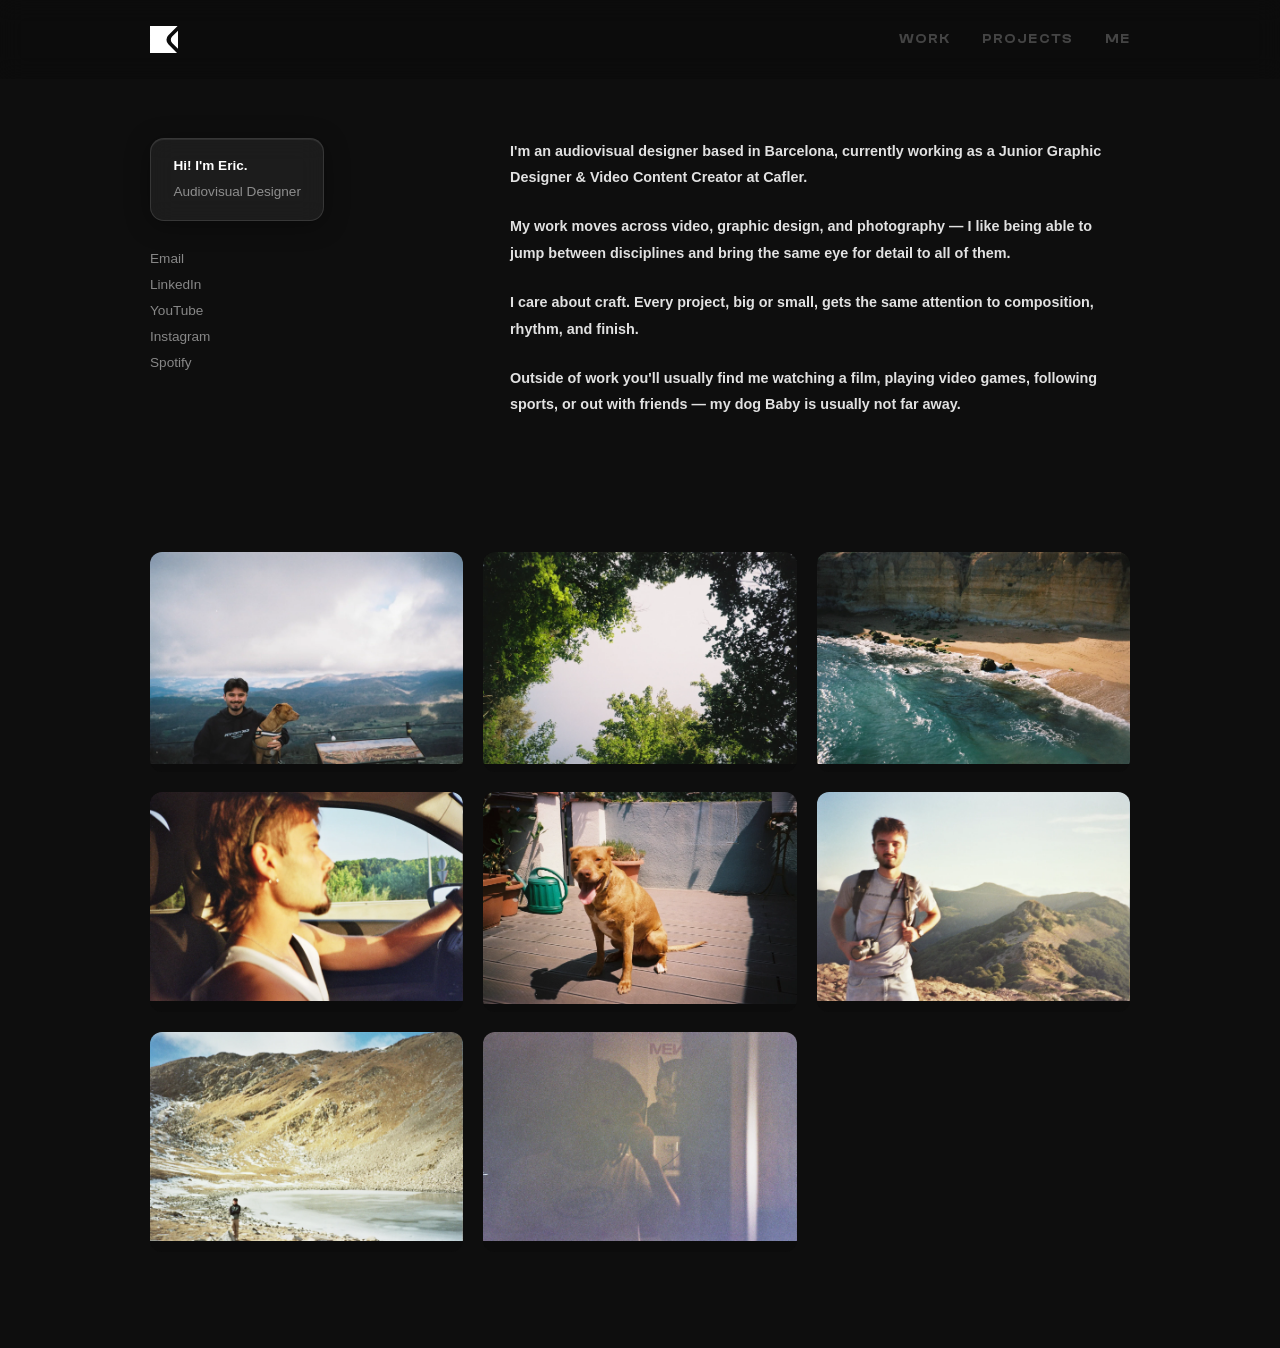
==== profile/index.html @ 0e87efac "Separa el subtítulo de Work en dos líneas" ====
<!DOCTYPE html>
<html lang="en">
<head>
  <meta charset="UTF-8"/>
  <meta name="viewport" content="width=device-width, initial-scale=1.0"/>
  <title>erofo — Profile</title>
  <link rel="icon" type="image/svg+xml" href="../favicon.svg"/>
  <link rel="stylesheet" href="../css/styles.css?v=26"/>
</head>
<body class="profile-page">

<div id="page-profile">

  <nav class="site-nav" id="nav-profile">
    <a href="../index.html" class="nav-logo" id="logoProfile" aria-label="erofo">
      <svg xmlns="http://www.w3.org/2000/svg" viewBox="0 0 163.25 160.94">
        <path class="logo-path" d="M107,107l54,54H0V0H160.94L107,54A37.45,37.45,0,0,0,107,107Z"/>
        <path class="logo-path" d="M163.25,27.72v105.5L129.16,99.14a26.39,26.39,0,0,1,0-37.33Z"/>
      </svg>
    </a>
    <div class="nav-right">
      <a href="../work.html" class="nav-link dim">WORK</a>
      <a href="../projects.html" class="nav-link dim">PROJECTS</a>
      <a href="../me.html" class="nav-link dim">ME</a>
    </div>
  </nav>

  <div class="cafler-body">

    <div class="cafler-sidebar">
      <div class="role-pill reveal">
        <p>Hi! I'm Eric.<br><span class="profile-role-dim">Audiovisual Designer</span></p>
      </div>

      <ul class="profile-links reveal reveal-d1">
        <li><a href="mailto:erodriguezfores@gmail.com">Email</a></li>
        <li><a href="https://www.linkedin.com/in/eric-rodr%C3%ADguez-for%C3%A9s-b53193208/" target="_blank">LinkedIn</a></li>
        <li><a href="https://youtube.com/@erofo_" target="_blank">YouTube</a></li>
        <li><a href="https://instagram.com/byerofo" target="_blank">Instagram</a></li>
        <li><a href="https://open.spotify.com/user/erofo-10?si=fb06abc031e048c1" target="_blank">Spotify</a></li>
      </ul>
    </div>

    <div class="cafler-desc profile-desc">
      <p class="reveal">I'm an audiovisual designer based in Barcelona, currently working as a Junior Graphic Designer &amp; Video Content Creator at Cafler.</p>
      <p class="reveal" style="transition-delay: 0.08s;">My work moves across video, graphic design, and photography — I like being able to jump between disciplines and bring the same eye for detail to all of them.</p>
      <p class="reveal" style="transition-delay: 0.16s;">I care about craft. Every project, big or small, gets the same attention to composition, rhythm, and finish.</p>
      <p class="reveal" style="transition-delay: 0.24s;">Outside of work you'll usually find me watching a film, playing video games, following sports, or out with friends — my dog Baby is usually not far away.</p>
    </div>

  </div>

  <div class="profile-gallery">
    <div class="masonry-grid" id="profileGrid">
      <div class="masonry-item reveal" data-lazy-reveal>
        <div class="masonry-inner">
          <img src="../assets/profile/profile-1.webp" alt="Eric with his dog on a mountain overlook" loading="lazy">
        </div>
      </div>
      <div class="masonry-item reveal" data-lazy-reveal>
        <div class="masonry-inner">
          <img src="../assets/profile/profile-2.webp" alt="Looking up through tree canopy" loading="lazy">
        </div>
      </div>
      <div class="masonry-item reveal" data-lazy-reveal>
        <div class="masonry-inner">
          <img src="../assets/profile/profile-3.webp" alt="Aerial view of a turquoise-water beach" loading="lazy">
        </div>
      </div>
      <div class="masonry-item reveal" data-lazy-reveal>
        <div class="masonry-inner">
          <img src="../assets/profile/profile-9.webp" alt="Driving on a road trip" loading="lazy">
        </div>
      </div>
      <div class="masonry-item reveal" data-lazy-reveal>
        <div class="masonry-inner">
          <img src="../assets/profile/profile-4.webp" alt="Baby the dog on a terrace" loading="lazy">
        </div>
      </div>
      <div class="masonry-item reveal" data-lazy-reveal>
        <div class="masonry-inner">
          <img src="../assets/profile/profile-10.webp" alt="Eric with a camera on a mountain" loading="lazy">
        </div>
      </div>
      <div class="masonry-item reveal" data-lazy-reveal>
        <div class="masonry-inner">
          <img src="../assets/profile/profile-7.webp" alt="By a frozen alpine lake" loading="lazy">
        </div>
      </div>
      <div class="masonry-item reveal" data-lazy-reveal>
        <div class="masonry-inner">
          <img src="../assets/profile/profile-8.webp" alt="Low-light candid moment" loading="lazy">
        </div>
      </div>
    </div>
  </div>

</div>

<script src="../js/main.js"></script>
<script src="../js/masonry.js"></script>
<script>initMasonry('#profileGrid');</script>
</body>
</html>
---- css/styles.css ----
/* ─── FONTS ─────────────────────────────────── */
@font-face {
  font-family: 'ClashDisplay';
  src: url('../fonts/ClashDisplay-Variable.woff2') format('woff2-variations');
  font-weight: 200 700;
  font-display: swap;
}
@font-face {
  font-family: 'Roobert';
  src: url('../fonts/RoobertTRIAL-Light.otf') format('opentype');
  font-weight: 300;
  font-display: swap;
}
@font-face {
  font-family: 'Roobert';
  src: url('../fonts/RoobertTRIAL-Medium.otf') format('opentype');
  font-weight: 500;
  font-display: swap;
}
@font-face {
  font-family: 'Roobert';
  src: url('../fonts/RoobertTRIAL-SemiBold.otf') format('opentype');
  font-weight: 600;
  font-display: swap;
}
@font-face {
  font-family: 'PressGothic';
  src: url('../fonts/PressGothic-Regular.otf') format('opentype');
  font-weight: 400;
  font-display: swap;
}
@font-face {
  font-family: 'Robson';
  src: url('../fonts/Robson-SemiBold.otf') format('opentype');
  font-weight: 600;
  font-display: swap;
}
@font-face {
  font-family: 'Archivo';
  src: url('../fonts/Archivo-Regular.woff2') format('woff2');
  font-weight: 400;
  font-display: swap;
}
@font-face {
  font-family: 'Archivo';
  src: url('../fonts/Archivo-Medium.woff2') format('woff2');
  font-weight: 500;
  font-display: swap;
}
@font-face {
  font-family: 'Archivo';
  src: url('../fonts/Archivo-SemiBold.ttf') format('truetype');
  font-weight: 600;
  font-display: swap;
}
@font-face {
  font-family: 'GenericG50CC';
  src: url('../fonts/GenericG50CC.otf') format('opentype');
  font-weight: 400;
  font-display: swap;
}
@font-face {
  font-family: 'DIN';
  src: url('../fonts/DIN-Regular.ttf') format('truetype');
  font-weight: 400;
  font-display: swap;
}
@font-face {
  font-family: 'DIN';
  src: url('../fonts/DIN-Medium.otf') format('opentype');
  font-weight: 500;
  font-display: swap;
}
@font-face {
  font-family: 'DIN';
  src: url('../fonts/DIN-Bold.otf') format('opentype');
  font-weight: 700;
  font-display: swap;
}

/* ─── RESET ─────────────────────────────────── */
*, *::before, *::after { box-sizing: border-box; margin: 0; padding: 0; }
html, body { height: 100%; }
body {
  --gutter: 20px;
  background: #000;
  color: #fff;
  font-family: 'Helvetica Neue', Helvetica, Arial, sans-serif;
  -webkit-font-smoothing: antialiased;
  overflow-x: hidden;
}
@media (min-width: 640px) {
  body { --gutter: 48px; }
}
@media (min-width: 1024px) {
  body { --gutter: 150px; }
}
body.cafler-page {
  background: #f2f2f0;
}

/* ─── NAV — glass blur header ───────────────── */
.site-nav {
  position: fixed;
  top: 0; left: 0; right: 0;
  z-index: 500;
  display: flex;
  align-items: center;
  justify-content: space-between;
  padding: 1.6rem var(--gutter);
  pointer-events: none;
  backdrop-filter: blur(12px) saturate(1.2);
  -webkit-backdrop-filter: blur(12px) saturate(1.2);
  background: rgba(0,0,0,0.08);
  transition: background 0.6s ease;
}
body.cafler-preview .site-nav {
  background: rgba(248,255,252,0.15);
}
.site-nav a { pointer-events: all; }

.nav-logo { display: block; width: 28px; text-decoration: none; flex-shrink: 0; }
.nav-logo svg { width: 100%; height: auto; display: block; }
.nav-logo .logo-path { fill: #fff; transition: fill 0.5s ease; }
body.cafler-preview .nav-logo .logo-path { fill: #111; }

.nav-right { display: flex; gap: 2rem; }
.nav-link {
  font-family: 'ClashDisplay', 'Helvetica Neue', sans-serif;
  font-weight: 600;
  font-size: 0.8496rem;
  letter-spacing: 0.08em;
  text-transform: uppercase;
  text-decoration: none;
  transition: color 0.2s;
}
.nav-link.active { color: #fff; }
.nav-link.dim    { color: #444; }
.nav-link:hover  { color: #fff !important; }
body.cafler-preview .nav-link.active { color: #111; transition: color 0.5s ease; }
body.cafler-preview .nav-link.dim    { color: #999; transition: color 0.5s ease; }
body.cafler-preview .nav-link:hover  { color: #000 !important; }

/* ─── Case-study hero link buttons (globe / play) ─────
   Shared circular glass buttons for Cafler/TLOU ES/
   Capoeira/Joanastic/Despierta hero, linking out to an
   external site or a video. Each page includes only the
   button(s) it needs. ───────────────────────────────── */
.cafler-link-buttons {
  position: fixed;
  bottom: 2rem;
  right: var(--gutter);
  z-index: 550;
  display: flex;
  gap: 0.8rem;
}
.cafler-link-btn {
  width: 52px;
  height: 52px;
  border-radius: 50%;
  background: rgba(255,255,255,0.14);
  backdrop-filter: blur(14px) saturate(1.4);
  -webkit-backdrop-filter: blur(14px) saturate(1.4);
  border: 1px solid rgba(255,255,255,0.28);
  display: flex;
  align-items: center;
  justify-content: center;
  box-shadow: 0 4px 20px rgba(0,0,0,0.2);
  transition: background 0.3s ease, transform 0.2s ease;
  cursor: pointer;
}
.cafler-link-btn:hover { background: rgba(255,255,255,0.26); transform: scale(1.06); }
.cafler-link-btn svg { width: 22px; height: 22px; color: #fff; }
.cafler-link-btn .icon-play { margin-left: 2px; }

/* ═══════════════════════════════════════════
   HOME PAGE
═══════════════════════════════════════════ */
#page-home {
  display: flex;
  flex-direction: column;
  min-height: 100vh;
  min-height: 100dvh;
  padding: 0 var(--gutter);
  background: #000;
  position: relative;
  overflow: hidden;
}

#page-home::before {
  content: '';
  position: absolute;
  inset: -50%;
  width: 200%;
  height: 200%;
  background: conic-gradient(
    from 0deg at 60% 50%,
    #d8f8ed 0deg,
    #b2f0db 60deg,
    #8de8c8 120deg,
    #a8ecd4 180deg,
    #d8f8ed 240deg,
    #f8fffc 300deg,
    #d8f8ed 360deg
  );
  opacity: 0;
  filter: blur(40px);
  transition: opacity 0.8s cubic-bezier(0.4,0,0.2,1);
  animation: none;
  pointer-events: none;
  z-index: 0;
}
#page-home {
  transition: background 0.7s cubic-bezier(0.4,0,0.2,1);
}
body.cafler-preview #page-home {
  background: #f4fdf9;
}
body.cafler-preview #page-home::before {
  opacity: 1;
  animation: gradientDrift 8s ease-in-out infinite;
}
@keyframes gradientDrift {
  0%   { transform: rotate(0deg)   scale(1);    }
  33%  { transform: rotate(8deg)   scale(1.04); }
  66%  { transform: rotate(-6deg)  scale(0.97); }
  100% { transform: rotate(0deg)   scale(1);    }
}

.home-cols, .home-bottom { position: relative; z-index: 1; }

.home-cols {
  flex: 1;
  display: grid;
  grid-template-columns: 1fr 1fr;
  align-items: center;
  padding-top: 5rem;
  padding-bottom: 5rem;
}

.home-name {
  font-family: 'ClashDisplay', 'Helvetica Neue', sans-serif;
  font-weight: 700;
  font-size: clamp(1.9rem, 3vw, 2.9rem);
  line-height: 1.1;
  letter-spacing: -0.01em;
  color: #fff;
  text-decoration: none;
  white-space: nowrap;
  cursor: pointer;
  display: flex;
  align-items: baseline;
  margin-bottom: 0.1rem;
  transition: color 0.5s ease;
  position: relative;
}
body.cafler-preview .home-name { color: #111; }

.home-name .ltr {
  display: inline-block;
  will-change: transform, opacity, filter;
  transition:
    opacity 0.38s cubic-bezier(0.4,0,0.2,1),
    transform 0.38s cubic-bezier(0.4,0,0.2,1),
    filter 0.38s cubic-bezier(0.4,0,0.2,1);
}
.home-name.erofo-on .ltr.to-hide {
  opacity: 0;
  transform: scale(0.1);
  filter: blur(6px);
  pointer-events: none;
}
.home-name.erofo-on .ltr.keep {
  transform: translateX(var(--tx, 0px));
  animation: motionBlurKeep 0.38s cubic-bezier(0.4,0,0.2,1) forwards;
}
@keyframes motionBlurKeep {
  0%   { filter: blur(0px); }
  35%  { filter: blur(4px); }
  100% { filter: blur(0px); }
}

.home-subtitle {
  font-family: 'Helvetica Neue', Helvetica, Arial, sans-serif;
  font-weight: 400;
  font-size: clamp(1.9rem, 3vw, 2.9rem);
  line-height: 1.1;
  letter-spacing: -0.01em;
  color: #fff;
  margin-bottom: 1.1rem;
  white-space: nowrap;
  transition: color 0.5s ease;
}
body.cafler-preview .home-subtitle { color: #111; }
.home-subtitle-break { white-space: normal; }

.cafler-subtitle-word {
  font-family: 'Roobert', 'Helvetica Neue', sans-serif;
  font-weight: 500;
  font-feature-settings: "liga" 1, "calt" 1, "kern" 1;
  text-rendering: optimizeLegibility;
  background: linear-gradient(90deg, #2BB5D8 0%, #3DD68C 100%);
  -webkit-background-clip: text;
  -webkit-text-fill-color: transparent;
  background-clip: text;
}

.home-links { display: flex; gap: 1rem; flex-wrap: wrap; }
.home-links a {
  font-family: 'Helvetica Neue', Helvetica, Arial, sans-serif;
  font-weight: 400;
  font-size: 0.78rem;
  color: #555;
  text-decoration: none;
  transition: color 0.2s;
}
.home-links a:hover { color: #fff; }
body.cafler-preview .home-links a { color: #999; }
body.cafler-preview .home-links a:hover { color: #111; }

.home-right {
  display: flex;
  justify-content: flex-end;
  align-items: center;
}

.work-pill {
  display: inline-flex;
  align-items: baseline;
  gap: 1.8rem;
  cursor: pointer;
  text-decoration: none;
  border-radius: 999px;
  padding: 0.5504rem 1.5rem;
  background: transparent;
  transition:
    background 0.7s cubic-bezier(0.4,0,0.2,1),
    box-shadow 0.7s cubic-bezier(0.4,0,0.2,1),
    filter 0.35s ease;
}
.work-pill.transitioning {
  filter: blur(2px);
}
body.cafler-preview .work-pill {
  background: linear-gradient(90deg, #28D9C2 0%, #22C4E8 100%);
  box-shadow: 0 8px 40px rgba(34,196,232,0.5), 0 2px 10px rgba(40,217,194,0.35);
  filter: blur(0px);
}

.pill-cafler {
  font-family: 'Roobert', 'Helvetica Neue', sans-serif;
  font-weight: 500;
  font-size: clamp(1.9rem, 3vw, 2.9rem);
  letter-spacing: -0.01em;
  color: #fff;
  font-feature-settings: "liga" 1, "calt" 1, "kern" 1;
  text-rendering: optimizeLegibility;
  line-height: 1.1;
}
.pill-year {
  font-family: 'ClashDisplay', 'Helvetica Neue', sans-serif;
  font-weight: 600;
  font-size: clamp(1.9rem, 3vw, 2.9rem);
  letter-spacing: -0.01em;
  color: #fff;
  line-height: 1.1;
}

.home-bottom { padding-bottom: 2rem; }
.home-location {
  display: inline-flex;
  align-items: center;
  gap: 0.3504rem;
  font-family: 'Helvetica Neue', Helvetica, Arial, sans-serif;
  font-weight: 400;
  font-size: 0.7504rem;
  color: #444;
  transition: color 0.5s ease;
}
body.cafler-preview .home-location { color: #888; }
.home-location svg { width: 11px; }

/* ═══════════════════════════════════════════
   PROJECTS PAGE — same shell as Work, but the
   right column is a stack of project rows, each
   name set in its own display typeface
═══════════════════════════════════════════ */
.projects-list {
  display: flex;
  flex-direction: column;
  align-items: flex-end;
  gap: 1.8rem;
}
.project-row {
  display: flex;
  align-items: baseline;
  gap: 1.8rem;
  text-decoration: none;
}
.project-name {
  font-size: clamp(1.5rem, 2.6vw, 2.5rem);
  letter-spacing: -0.01em;
  color: #fff;
  line-height: 1.1;
}
.project-year {
  font-family: 'ClashDisplay', 'Helvetica Neue', sans-serif;
  font-weight: 600;
  font-size: clamp(1.9rem, 3vw, 2.9rem);
  letter-spacing: -0.01em;
  color: #fff;
  line-height: 1.1;
}

.font-pressgothic { font-family: 'PressGothic', 'Helvetica Neue', sans-serif; }
.font-robson       { font-family: 'Robson', 'Helvetica Neue', sans-serif; }
.font-archivo       { font-family: 'Archivo', 'Helvetica Neue', sans-serif; }
.font-genericg50   { font-family: 'GenericG50CC', 'Helvetica Neue', sans-serif; }

/* Reserve the border space up front (transparent) so turning it visible
   on hover/preview never shifts layout. */
.project-row {
  border: 1px solid transparent;
  border-radius: 999px;
  padding: 0.6rem 1.6rem;
  transition: border-color 0.4s ease, opacity 0.4s ease, filter 0.4s ease;
}
body.tlou-preview .project-row:not(#tlouRow),
body.capoeira-preview .project-row:not(#capoeiraRow),
body.joanastic-preview .project-row:not(#joanasticRow),
body.despierta-preview .project-row:not(#despiertaRow) {
  opacity: 0;
  filter: blur(8px);
  pointer-events: none;
}

/* Per-project preview — hovering a row swaps the whole page's backdrop
   for that project's key art and replaces the name with its logo,
   mirroring the Cafler preview on Work but with a real image instead
   of a flat gradient. Shared structural rules below, one pair of
   image/logo assets per project. */
.tlou-preview-bg,
.capoeira-preview-bg,
.joanastic-preview-bg,
.despierta-preview-bg {
  position: absolute;
  inset: 0;
  z-index: 0;
  overflow: hidden;
  opacity: 0;
  pointer-events: none;
  transition: opacity 0.9s cubic-bezier(0.4,0,0.2,1);
}
body.tlou-preview .tlou-preview-bg { opacity: 1; }
body.capoeira-preview .capoeira-preview-bg { opacity: 1; }
body.joanastic-preview .joanastic-preview-bg { opacity: 1; }
body.despierta-preview .despierta-preview-bg { opacity: 1; }
.tlou-preview-bg img, .capoeira-preview-bg img, .joanastic-preview-bg img, .despierta-preview-bg img { width: 100%; height: 100%; object-fit: cover; display: block; }
.tlou-scrim {
  position: absolute;
  inset: 0;
  background: linear-gradient(180deg, rgba(0,0,0,0.55) 0%, rgba(0,0,0,0.35) 35%, rgba(0,0,0,0.65) 100%);
}

#tlouRow, #capoeiraRow, #joanasticRow, #despiertaRow { position: relative; z-index: 1; }
#tlouRow::before, #capoeiraRow::before, #joanasticRow::before, #despiertaRow::before {
  content: '';
  position: absolute;
  inset: 0;
  z-index: -1;
  border-radius: 999px;
  background-size: 100% 100%;
  opacity: 0;
  transition: opacity 0.4s ease;
}
#tlouRow::before { background-image: url('../assets/tlou-pill.webp'); }
#capoeiraRow::before { background-image: url('../assets/capoeira-pill.webp'); }
#joanasticRow::before { background-image: url('../assets/joanastic-pill.webp'); }
#despiertaRow::before { background-image: url('../assets/despierta-pill.webp'); }
body.tlou-preview #tlouRow::before { opacity: 1; }
body.capoeira-preview #capoeiraRow::before { opacity: 1; }
body.joanastic-preview #joanasticRow::before { opacity: 1; }
body.despierta-preview #despiertaRow::before { opacity: 1; }
body.tlou-preview .home-left,
body.capoeira-preview .home-left,
body.joanastic-preview .home-left,
body.despierta-preview .home-left { opacity: 0; filter: blur(10px); pointer-events: none; }

.tlou-logo, .capoeira-logo, .joanastic-logo, .despierta-logo {
  position: absolute;
  top: 50%;
  left: 0;
  transform: translateY(-50%);
  z-index: 2;
  height: auto;
  opacity: 0;
  filter: blur(10px);
  pointer-events: none;
  transition: opacity 0.7s cubic-bezier(0.22,1,0.36,1) 0.1s, filter 0.7s cubic-bezier(0.22,1,0.36,1) 0.1s;
}
.tlou-logo { width: min(38vw, 620px); }
.capoeira-logo { width: min(16vw, 260px); }
.joanastic-logo { width: min(34vw, 560px); }
.despierta-logo { width: min(37vw, 610px); }
body.tlou-preview .tlou-logo { opacity: 1; filter: blur(0); }
body.capoeira-preview .capoeira-logo { opacity: 1; filter: blur(0); }
body.joanastic-preview .joanastic-logo { opacity: 1; filter: blur(0); }
body.despierta-preview .despierta-logo { opacity: 1; filter: blur(0); }

/* Joanastic's key art is light, unlike Cafler/TLOU/Capoeira's dark
   backdrops — flip the nav and location text dark to stay legible,
   same treatment as body.cafler-preview further down. */
body.joanastic-preview .nav-logo .logo-path { fill: #111; }
body.joanastic-preview .nav-link.active { color: #111; }
body.joanastic-preview .nav-link.dim { color: #999; }
body.joanastic-preview .nav-link:hover { color: #000 !important; }
body.joanastic-preview .home-name,
body.joanastic-preview .home-subtitle { color: #111; }
body.joanastic-preview .home-links a { color: #999; }
body.joanastic-preview .home-location { color: #888; }

/* Cafler preview mark — replaces the name with the brand "trazo" on
   hover. Progressive blur: the base layer is always crisp, and three
   copies stacked on top get progressively blurrier and are masked to
   fade out by ~15-38% down, so the blur is concentrated where the
   stroke bleeds off the top of the frame and resolves to sharp by the
   time it reaches the bend — a soft focus-pull rather than uniform blur. */
body.cafler-preview .home-left {
  opacity: 0;
  filter: blur(10px);
  pointer-events: none;
}
.cafler-trazo {
  position: absolute;
  top: -8vh;
  left: -2vw;
  width: 62vw;
  max-width: 900px;
  aspect-ratio: 1204 / 1080;
  opacity: 0;
  pointer-events: none;
  transition: opacity 0.9s cubic-bezier(0.4,0,0.2,1);
}
body.cafler-preview .cafler-trazo { opacity: 1; }
.trazo-layer {
  position: absolute;
  inset: 0;
  width: 100%;
  height: 100%;
  display: block;
}
.trazo-l1 {
  filter: blur(5px);
  -webkit-mask-image: linear-gradient(to bottom, #000 0%, #000 8%, transparent 38%);
  mask-image: linear-gradient(to bottom, #000 0%, #000 8%, transparent 38%);
}
.trazo-l2 {
  filter: blur(12px);
  -webkit-mask-image: linear-gradient(to bottom, #000 0%, #000 4%, transparent 26%);
  mask-image: linear-gradient(to bottom, #000 0%, #000 4%, transparent 26%);
}
.trazo-l3 {
  filter: blur(24px);
  -webkit-mask-image: linear-gradient(to bottom, #000 0%, transparent 15%);
  mask-image: linear-gradient(to bottom, #000 0%, transparent 15%);
}

/* ═══════════════════════════════════════════
   LANDING (new home) — everything fades in together
   on load: big mark, pill nav and identity
═══════════════════════════════════════════ */
body.landing-page { background: #000; }

#landing {
  position: relative;
  min-height: 100vh;
  min-height: 100dvh;
  display: flex;
  align-items: center;
  justify-content: center;
  overflow: hidden;
  background: #000;
}

.hero-logo {
  position: relative;
  z-index: 2;
  width: min(48vw, 640px);
  aspect-ratio: 1560 / 1562;
  opacity: 0;
  filter: blur(20px);
  transition: opacity 1.1s cubic-bezier(0.22,1,0.36,1), filter 1.1s cubic-bezier(0.22,1,0.36,1);
}
.hero-logo-img { width: 100%; height: 100%; display: block; object-fit: contain; }
#landing.revealed .hero-logo { opacity: 1; filter: blur(0); }

/* Bottom vignette — settles in with the rest, gives the identity
   text a clean dark backdrop and darkens the whole footer strip. */
.landing-vignette {
  position: absolute;
  inset: auto 0 0 0;
  height: 38vh;
  z-index: 3;
  background: linear-gradient(to bottom, rgba(0,0,0,0) 0%, rgba(0,0,0,0.85) 70%, #000 100%);
  opacity: 0;
  pointer-events: none;
  transition: opacity 1s cubic-bezier(0.22,1,0.36,1);
}
#landing.revealed .landing-vignette { opacity: 1; }

.landing-pills {
  position: absolute;
  top: 50%;
  left: 50%;
  transform: translate(-50%, -50%);
  z-index: 4;
  display: flex;
  gap: 1.2rem;
  opacity: 0;
  filter: blur(14px);
  pointer-events: none;
  transition: opacity 0.9s cubic-bezier(0.22,1,0.36,1), filter 0.9s cubic-bezier(0.22,1,0.36,1);
}
#landing.revealed .landing-pills { opacity: 1; filter: blur(0); pointer-events: all; }

.landing-pill {
  background: #f2f2f2;
  color: #111;
  text-align: center;
  font-family: 'ClashDisplay', 'Helvetica Neue', sans-serif;
  font-weight: 700;
  font-size: clamp(1.2rem, 2.3vw, 2rem);
  letter-spacing: 0.02em;
  padding: 1.1rem 2.2rem;
  border-radius: 999px;
  text-decoration: none;
  transition: background 0.25s ease, transform 0.25s ease;
}
.landing-pill:hover { background: #fff; transform: translateY(-2px); }

/* Hovering one pill defocuses its siblings (desktop/mouse only —
   :hover bubbles to the container whenever any child pill is hovered) */
@media (hover: hover) and (pointer: fine) {
  .landing-pill { transition: background 0.25s ease, transform 0.25s ease, filter 0.25s ease, opacity 0.25s ease; }
  .landing-pills:hover .landing-pill:not(:hover) { filter: blur(4px); opacity: 0.5; }
}

.landing-identity {
  position: absolute;
  bottom: 8vh;
  left: 50%;
  z-index: 4;
  text-align: center;
  opacity: 0;
  filter: blur(10px);
  transform: translate(-50%, 24px);
  transition:
    opacity 0.9s cubic-bezier(0.22,1,0.36,1) 0.15s,
    filter 0.9s cubic-bezier(0.22,1,0.36,1) 0.15s,
    transform 0.9s cubic-bezier(0.22,1,0.36,1) 0.15s;
}
#landing.revealed .landing-identity { opacity: 1; filter: blur(0); transform: translate(-50%, 0); }

.landing-name {
  font-family: 'ClashDisplay', 'Helvetica Neue', sans-serif;
  font-weight: 700;
  font-size: clamp(1.1rem, 2vw, 1.4rem);
  color: #fff;
  text-decoration: none;
  cursor: pointer;
  display: flex;
  justify-content: center;
}
/* Same Eric Rodríguez Forés -> EROFO letter-morph as .home-name, but
   the kept letters collapse toward the block's own center instead of
   sliding left — the JS picks the target start-x accordingly. */
.landing-name .ltr {
  display: inline-block;
  will-change: transform, opacity, filter;
  transition:
    opacity 0.38s cubic-bezier(0.4,0,0.2,1),
    transform 0.38s cubic-bezier(0.4,0,0.2,1),
    filter 0.38s cubic-bezier(0.4,0,0.2,1);
}
.landing-name.erofo-on .ltr.to-hide {
  opacity: 0;
  transform: scale(0.1);
  filter: blur(6px);
  pointer-events: none;
}
.landing-name.erofo-on .ltr.keep {
  transform: translateX(var(--tx, 0px));
  animation: motionBlurKeep 0.38s cubic-bezier(0.4,0,0.2,1) forwards;
}
.landing-role {
  font-family: 'Helvetica Neue', Helvetica, Arial, sans-serif;
  font-weight: 400;
  font-size: clamp(0.85rem, 1.4vw, 1rem);
  color: rgba(255,255,255,0.55);
  margin-top: 0.2rem;
}

@media (prefers-reduced-motion: reduce) {
  .hero-logo, .landing-pills, .landing-identity, .landing-vignette { transition: none; }
}

/* ═══════════════════════════════════════════
   PLACEHOLDER PAGES (Me, Projects...)
═══════════════════════════════════════════ */
.page-placeholder {
  min-height: 100vh;
  min-height: 100dvh;
  display: flex;
  align-items: center;
  justify-content: center;
  background: #000;
}
.placeholder-text {
  font-family: 'Helvetica Neue', Helvetica, Arial, sans-serif;
  font-weight: 400;
  font-size: 1rem;
  color: #555;
}

/* ═══════════════════════════════════════════
   ME PAGE — story videos
═══════════════════════════════════════════ */
body.me-page { background: #000; }

/* Fade + blur everything in gently on page load */
.me-fade-in {
  opacity: 0;
  filter: blur(16px);
  transition: opacity 1.2s ease, filter 1.2s ease;
}
.me-fade-in.in {
  opacity: 1;
  filter: blur(0);
}

.me-video-section {
  position: relative;
  min-height: 100vh;
  min-height: 100dvh; /* real visible height on mobile Safari, address bar and all */
  display: flex;
  align-items: center;
  justify-content: center;
  overflow: hidden;
  background: #000;
}

.me-video-frame {
  position: relative;
  width: 100%;
  height: 100vh;
  height: 100dvh;
  overflow: hidden;
}

/* Video 1 is shown 25% smaller than the viewport, permanently,
   sized to its own 16:9 ratio so it never gets cropped top/bottom */
#frameFeel {
  width: min(75vw, calc(75dvh * 16 / 9));
  height: auto;
  aspect-ratio: 16 / 9;
}

.me-video {
  width: 100%;
  height: 100%;
  object-fit: cover;
  display: block;
  transition: filter 1.1s ease, transform 1.1s ease;
}
.me-video-frame.pending .me-video {
  filter: blur(28px) brightness(0.55);
  transform: scale(1.08);
}
/* Once a video finishes its first sound playthrough it keeps
   looping muted, blurred again, until the eye button is pressed */
.me-video-frame.settled .me-video {
  filter: blur(24px) brightness(0.6);
}
.me-video-frame.settled.revealed .me-video {
  filter: blur(0) brightness(0.9);
}

.me-grain {
  position: absolute;
  inset: 0;
  z-index: 2;
  pointer-events: none;
  opacity: 0;
  transition: opacity 1s ease;
  background-image: url("data:image/svg+xml;utf8,<svg xmlns='http://www.w3.org/2000/svg'><filter id='n'><feTurbulence type='fractalNoise' baseFrequency='0.9' numOctaves='2' stitchTiles='stitch'/></filter><rect width='100%25' height='100%25' filter='url(%23n)'/></svg>");
  mix-blend-mode: overlay;
}
.me-grain.visible { opacity: 0.35; }

.me-intro {
  position: absolute;
  inset: 0;
  z-index: 3;
  display: flex;
  flex-direction: column;
  align-items: center;
  justify-content: center;
  gap: 1.4rem;
  text-align: center;
  padding: 0 1.5rem;
  opacity: 1;
  transition: opacity 0.6s ease;
}
.me-intro.hidden { opacity: 0; pointer-events: none; }
.me-intro-text {
  font-family: 'Helvetica Neue', Helvetica, Arial, sans-serif;
  font-weight: 400;
  font-size: clamp(0.85rem, 2.2vw, 1.8rem);
  color: #fff;
  white-space: nowrap;
}
.me-play-btn {
  display: inline-flex;
  align-items: center;
  gap: 0.5rem;
  background: none;
  border: none;
  color: #fff;
  font-family: 'Roobert', 'Helvetica Neue', sans-serif;
  font-weight: 600;
  font-size: 0.95rem;
  cursor: pointer;
}
.play-icon { width: 15px; height: 15px; }

.me-controls {
  position: absolute;
  left: var(--gutter);
  bottom: 2rem;
  z-index: 5;
  display: flex;
  align-items: center;
  gap: 0.6rem;
}

.me-skip-btn {
  position: absolute;
  right: var(--gutter);
  bottom: 2rem;
  z-index: 5;
}

.me-icon-btn {
  width: 40px;
  height: 40px;
  border-radius: 50%;
  background: rgba(255,255,255,0.1);
  backdrop-filter: blur(8px);
  -webkit-backdrop-filter: blur(8px);
  border: 1px solid rgba(255,255,255,0.15);
  display: flex;
  align-items: center;
  justify-content: center;
  opacity: 0;
  transform: translateY(8px);
  pointer-events: none;
  transition: opacity 0.5s ease, transform 0.5s ease, background 0.2s ease;
  cursor: pointer;
}
.me-icon-btn.visible { opacity: 1; transform: none; pointer-events: all; }
.me-icon-btn:hover { background: rgba(255,255,255,0.2); }
.me-icon-btn svg { width: 18px; height: 18px; color: #fff; }

.me-volume-btn .icon-muted { display: none; }
.me-volume-btn.is-muted .icon-unmuted { display: none; }
.me-volume-btn.is-muted .icon-muted { display: block; }

/* Eye button — toggles between the descriptive text (blurred video)
   and the clear video (text hidden); reversible */
.me-eye-btn .icon-eye-open { width: 18px; height: 18px; }
.me-eye-btn .icon-eye-closed { display: none; width: 18px; height: 18px; }
.me-eye-btn.showing-video .icon-eye-open { display: none; }
.me-eye-btn.showing-video .icon-eye-closed { display: block; }

.me-reveal-text {
  position: absolute;
  inset: 0;
  z-index: 3;
  display: flex;
  flex-direction: column;
  align-items: center;
  justify-content: center;
  gap: 1.6rem;
  text-align: center;
  padding: 0 3rem;
  opacity: 0;
  pointer-events: none;
  transition: opacity 0.8s ease;
}
.me-reveal-text.showing { opacity: 1; pointer-events: all; }
.me-reveal-text p {
  font-family: 'Helvetica Neue', Helvetica, Arial, sans-serif;
  font-weight: 300;
  font-size: clamp(0.95rem, 1.6vw, 1.35rem);
  line-height: 1.55;
  color: rgba(255,255,255,0.85);
  max-width: 62ch;
}
.me-reveal-text p strong { font-weight: 700; color: #fff; }
.me-reveal-text .tagline {
  font-family: 'ClashDisplay', 'Helvetica Neue', sans-serif;
  font-weight: 600;
  font-size: 1.3rem;
  color: #fff;
  max-width: none;
}

.me-look-closer {
  position: absolute;
  bottom: 3rem;
  left: 0; right: 0;
  z-index: 4;
  display: flex;
  flex-direction: column;
  align-items: center;
  gap: 0.7rem;
  opacity: 0;
  transform: translateY(12px);
  pointer-events: none;
  transition: opacity 0.8s ease, transform 0.8s ease;
  cursor: pointer;
}
.me-look-closer.visible { opacity: 1; transform: none; pointer-events: all; }
.me-look-closer p {
  font-family: 'ClashDisplay', 'Helvetica Neue', sans-serif;
  font-weight: 600;
  font-size: 1.05rem;
  color: #fff;
}

/* Film / Shots / Graphics selector — looping background video + glass pills */
.me-selector-bg {
  position: absolute;
  inset: 0;
  z-index: 1;
  width: 100%;
  height: 100%;
  object-fit: cover;
  filter: blur(6px);
}

.me-pill-stack {
  position: relative;
  z-index: 3;
  width: 420px;
  max-width: 86vw;
  height: 340px;
  perspective: 900px;
}

.me-pill {
  position: absolute;
  top: 50%;
  left: 50%;
  width: max-content;
  background: none;
  border: none;
  padding: 0;
  cursor: pointer;
  will-change: transform, opacity, filter;
  transition: transform 0.4s cubic-bezier(0.22,1,0.36,1), opacity 0.4s ease, filter 0.4s ease;
}
.me-pill img { width: 300px; height: auto; display: block; }

/* ═══════════════════════════════════════════
   FILM / SHOTS / GRAPHICS GALLERIES (masonry)
═══════════════════════════════════════════ */
.masonry-page {
  min-height: 100vh;
  min-height: 100dvh;
  background: #000;
  padding: calc(1.6rem + 64px + 3rem) var(--gutter) 6rem;
}

.masonry-header {
  position: relative;
  display: flex;
  align-items: center;
  min-height: 44px;
  margin-bottom: 3rem;
}
.masonry-back {
  display: flex;
  align-items: center;
  justify-content: center;
  width: 32px;
  height: 32px;
  flex-shrink: 0;
  color: rgba(255,255,255,0.55);
  transition: color 0.2s ease;
}
.masonry-back:hover { color: #fff; }
.masonry-back svg { width: 22px; height: 22px; }

.masonry-nav {
  position: absolute;
  left: 50%;
  top: 50%;
  transform: translate(-50%, -50%);
  display: flex;
  align-items: center;
  gap: 0.9rem;
}
.masonry-nav-btn {
  width: 44px;
  height: 44px;
  border-radius: 50%;
  display: flex;
  align-items: center;
  justify-content: center;
  background: rgba(255,255,255,0.08);
  border: 1px solid rgba(255,255,255,0.14);
  color: rgba(255,255,255,0.7);
  backdrop-filter: blur(8px);
  -webkit-backdrop-filter: blur(8px);
  text-decoration: none;
  transition: background 0.2s ease, color 0.2s ease;
}
a.masonry-nav-btn:hover { background: rgba(255,255,255,0.18); color: #fff; }
.masonry-nav-btn svg { width: 19px; height: auto; display: block; }

/* Floating glass credit pill — backdrop-filter with an SVG feDisplacementMap
   reference to refract/distort what's behind it (real glass), with a plain
   blur as the fallback for engines that reject the url() filter function
   inside backdrop-filter (older Firefox, some WebKit builds). */
.copyright-pill {
  position: fixed;
  left: var(--gutter);
  bottom: 1.6rem;
  z-index: 400;
  display: flex;
  align-items: center;
  gap: 0.45rem;
  padding: 0.6rem 1.05rem;
  border-radius: 999px;
  background: rgba(255,255,255,0.06);
  border: 1px solid rgba(255,255,255,0.14);
  box-shadow: 0 4px 24px rgba(0,0,0,0.35), inset 0 1px 0 rgba(255,255,255,0.1);
  font-family: 'Helvetica Neue', Helvetica, Arial, sans-serif;
  font-size: 0.78rem;
  letter-spacing: 0.01em;
  color: rgba(255,255,255,0.75);
  -webkit-backdrop-filter: blur(16px) saturate(1.4);
  backdrop-filter: blur(16px) saturate(1.4) url(#glass-distortion);
}
.copyright-pill .copyright-icon { font-size: 0.95em; opacity: 0.85; }

.masonry-grid {
  display: grid;
  grid-template-columns: repeat(auto-fill, minmax(260px, 1fr));
  grid-auto-rows: 4px;
  gap: 20px;
}

.masonry-item {
  position: relative;
  display: block;
  overflow: hidden;
  border-radius: 12px;
  background: #0c0c0c;
}
.masonry-inner { position: relative; }
.masonry-item img {
  width: 100%;
  height: auto;
  display: block;
  transition: transform 0.6s cubic-bezier(0.22,1,0.36,1);
}
.masonry-item:hover img { transform: scale(1.045); }

.masonry-play {
  position: absolute;
  inset: 0;
  display: flex;
  align-items: center;
  justify-content: center;
  background: rgba(0,0,0,0.15);
  opacity: 0;
  transition: opacity 0.35s ease;
}
.masonry-item:hover .masonry-play { opacity: 1; }
.masonry-play-circle {
  width: 56px;
  height: 56px;
  border-radius: 50%;
  background: rgba(20,20,24,0.75);
  backdrop-filter: blur(6px);
  -webkit-backdrop-filter: blur(6px);
  border: 1px solid rgba(255,255,255,0.2);
  display: flex;
  align-items: center;
  justify-content: center;
}
.masonry-play-circle svg { width: 18px; height: 20px; color: #fff; }

/* ═══════════════════════════════════════════
   CAFLER PAGE
═══════════════════════════════════════════ */
#page-cafler {
  font-family: 'Roobert', 'Helvetica Neue', sans-serif;
}

.cafler-hero {
  position: relative;
  width: 100%;
  height: 100vh;
  height: 100dvh;
  overflow: hidden;
  display: flex;
  align-items: flex-end;
  justify-content: center;
  padding: 0 var(--gutter) 3rem;
}

.cafler-bg {
  position: absolute;
  inset: 0;
  width: 100%;
  height: 110%;
  object-fit: cover;
  object-position: center 20%;
  display: block;
  will-change: transform;
  transform: translateY(0);
}
@media (prefers-reduced-motion: reduce) {
  .cafler-bg { transform: none !important; will-change: auto; }
}

.cafler-hero::after {
  content: '';
  position: absolute;
  inset: 0;
  background: linear-gradient(
    to bottom,
    rgba(0,0,0,0.12) 0%,
    rgba(0,0,0,0.08) 50%,
    rgba(0,0,0,0.6) 100%
  );
  pointer-events: none;
}

.cafler-chevron {
  position: relative;
  z-index: 3;
  display: flex;
  flex-direction: column;
  align-items: center;
  gap: 0.4rem;
  cursor: pointer;
}
.chevron {
  width: 20px; height: 20px;
  border-right: 2px solid rgba(255,255,255,0.65);
  border-bottom: 2px solid rgba(255,255,255,0.65);
  transform: rotate(45deg);
}

.cafler-hero-logo {
  position: absolute;
  bottom: 3rem;
  left: 50%;
  transform: translateX(-50%);
  z-index: 3;
  display: flex;
  align-items: center;
  gap: 1rem;
}
.cafler-hero-logo svg { width: 180px; height: auto; }

.cafler-body {
  background: #f2f2f0;
  padding: 5rem var(--gutter);
  display: grid;
  grid-template-columns: 280px 1fr;
  gap: 5rem;
}

.cafler-sidebar { display: flex; flex-direction: column; }
.back-btn {
  background: none;
  border: none;
  padding: 0;
  font-family: 'Roobert', sans-serif;
  font-weight: 400;
  font-size: 0.7504rem;
  color: #888;
  text-decoration: none;
  cursor: pointer;
  margin-bottom: 1.5rem;
  display: inline-flex;
  align-items: center;
  gap: 0.4rem;
  width: fit-content;
}
.back-btn:hover { color: #333; }

.role-pill {
  background: rgba(255,255,255,0.72);
  backdrop-filter: blur(12px) saturate(1.3);
  -webkit-backdrop-filter: blur(12px) saturate(1.3);
  border-radius: 14px;
  padding: 1.1rem 1.4rem;
  margin-bottom: 1.7504rem;
  box-shadow:
    0 4px 24px rgba(0,0,0,0.08),
    0 1px 4px rgba(0,0,0,0.06),
    inset 0 1px 0 rgba(255,255,255,0.9);
  display: inline-block;
  width: fit-content;
}
.role-pill p {
  font-family: 'Roobert', sans-serif;
  font-weight: 600;
  font-size: 0.8496rem;
  color: #111;
  line-height: 1.5;
  font-feature-settings: "liga" 1, "calt" 1;
}

.cafler-skills { list-style: none; }
.cafler-skills li {
  font-family: 'Roobert', sans-serif;
  font-weight: 400;
  font-size: 0.8rem;
  color: #999;
  margin-bottom: 0.5rem;
}

.cafler-desc p {
  font-family: 'Roobert', sans-serif;
  font-weight: 400;
  font-size: 0.9rem;
  color: #222;
  line-height: 1.85;
  margin-bottom: 1.4rem;
  font-feature-settings: "liga" 1, "calt" 1, "kern" 1;
  text-rendering: optimizeLegibility;
}

.cafler-divider {
  background: #f2f2f0;
  display: flex;
  justify-content: center;
  padding: 0 0 4rem;
}
.divider-mark { width: 36px; height: auto; opacity: 0.85; }

.cafler-video-wrap {
  width: 100%;
  aspect-ratio: 16 / 9;
  overflow: hidden;
  background: #000;
}
.cafler-video {
  width: 100%;
  height: 100%;
  object-fit: cover;
  display: block;
}

.cafler-carousel {
  width: 100%;
  display: block;
}

#nav-cafler {
  position: fixed;
  top: 0; left: 0; right: 0;
  z-index: 600;
  display: flex;
  align-items: center;
  justify-content: space-between;
  padding: 1.6rem var(--gutter);
  backdrop-filter: blur(12px) saturate(1.2);
  -webkit-backdrop-filter: blur(12px) saturate(1.2);
  background: rgba(0,0,0,0.1);
  pointer-events: none;
}
#nav-cafler a { pointer-events: all; }
#nav-cafler .nav-link.active { color: #fff; }
#nav-cafler .nav-link.dim    { color: rgba(255,255,255,0.4); }
#nav-cafler .nav-link:hover  { color: #fff !important; }

/* ═══════════════════════════════════════════
   THE LAST OF US .ES PROJECT PAGE
   Reuses the whole Cafler case-study shell
   (.cafler-hero/.cafler-body/.role-pill/etc.)
   — only the wrapper id changes, so these rules
   just swap the typeface to DIN without touching
   Cafler's Roobert styling.
═══════════════════════════════════════════ */
body.tloues-page { background: #0e0e0e; }
#page-tloues { font-family: 'DIN', 'Helvetica Neue', sans-serif; }
#page-tloues .back-btn { font-family: 'DIN', sans-serif; }
#page-tloues .role-pill p { font-family: 'DIN', sans-serif; font-weight: 700; }
#page-tloues .cafler-skills li { font-family: 'DIN', sans-serif; font-weight: 500; }
#page-tloues .cafler-desc p { font-family: 'DIN', sans-serif; font-weight: 400; }

/* Cafler's body/divider are light (#f2f2f0) with dark text; this page's
   reference is dark (#0e0e0e), so every color that shell hard-codes for
   the light theme needs flipping here too. */
#page-tloues .cafler-bg { height: 104%; object-position: center 6%; }
#page-tloues .cafler-body { background: #0e0e0e; }
#page-tloues .back-btn { color: rgba(255,255,255,0.4); }
#page-tloues .back-btn:hover { color: #fff; }
#page-tloues .role-pill {
  background: rgba(255,255,255,0.06);
  border: 1px solid rgba(255,255,255,0.12);
  box-shadow: 0 4px 24px rgba(0,0,0,0.35), inset 0 1px 0 rgba(255,255,255,0.08);
}
#page-tloues .role-pill p { color: #fff; }
#page-tloues .cafler-skills li { color: rgba(255,255,255,0.45); }
#page-tloues .cafler-desc p { color: rgba(255,255,255,0.85); }
#page-tloues .cafler-divider { background: #0e0e0e; }

/* Media grid — a curated, Cafler-style stack of full-bleed pieces at
   varying sizes (not a computed masonry): each item gets a manual
   column span and keeps its own natural aspect ratio. */
.tloues-media-section {
  background: #0e0e0e;
  padding: 4rem var(--gutter) 6rem;
}
.tloues-media-grid {
  display: grid;
  grid-template-columns: repeat(4, 1fr);
  gap: 20px;
}
.tloues-media-item {
  overflow: hidden;
  border-radius: 12px;
  background: #161616;
}
.tloues-media-item img {
  width: 100%;
  height: 100%;
  object-fit: cover;
  display: block;
}
.tloues-media-item.span-1 { grid-column: span 1; }
.tloues-media-item.span-2 { grid-column: span 2; }
.tloues-media-item.span-4 { grid-column: span 4; }

/* ═══════════════════════════════════════════
   CAPOEIRA PROJECT PAGE
   Reuses the Cafler case-study shell, just like
   TLOU ES. The one real twist: two stacked
   .cafler-bg images (one per year) cross-fade via
   [data-year] on #page-capoeira, and the same
   attribute flips the body/divider theme between
   the 2024 (warm) and 2025 (dark red) palettes.
═══════════════════════════════════════════ */
body.capoeira-page { transition: background 0.5s ease; }
body[data-year="2024"].capoeira-page { background: #ffc062; }
body[data-year="2025"].capoeira-page { background: #2d0003; }
#page-capoeira { font-family: 'Helvetica Neue', Helvetica, Arial, sans-serif; }
#page-capoeira .back-btn,
#page-capoeira .role-pill p,
#page-capoeira .cafler-skills li,
#page-capoeira .cafler-desc p { font-family: 'Helvetica Neue', Helvetica, Arial, sans-serif; }

.cafler-bg[data-year] {
  opacity: 0;
  transition: opacity 0.7s ease;
}
body[data-year="2024"] .cafler-bg[data-year="2024"],
body[data-year="2025"] .cafler-bg[data-year="2025"] {
  opacity: 1;
}

.capoeira-year-toggle {
  position: fixed;
  top: 6.5rem;
  right: var(--gutter);
  z-index: 550;
  display: flex;
  flex-direction: column;
  gap: 0.8rem;
}
.year-btn {
  font-family: 'Helvetica Neue', Helvetica, Arial, sans-serif;
  font-weight: 700;
  font-size: 0.95rem;
  letter-spacing: 0.02em;
  border: 1px solid rgba(255,255,255,0.28);
  border-radius: 999px;
  padding: 0.85rem 1.7rem;
  cursor: pointer;
  background: rgba(255,255,255,0.14);
  backdrop-filter: blur(14px) saturate(1.4);
  -webkit-backdrop-filter: blur(14px) saturate(1.4);
  color: rgba(255,255,255,0.8);
  box-shadow: 0 4px 20px rgba(0,0,0,0.2);
  transition: background 0.3s ease, color 0.3s ease, border-color 0.3s ease;
}
.year-btn:hover { background: rgba(255,255,255,0.24); color: #fff; }
.year-btn.active { color: #fff; }
body[data-year="2024"] .year-btn.active { background: rgba(230,140,40,0.85); border-color: rgba(230,140,40,0.9); }
body[data-year="2025"] .year-btn.active { background: rgba(216,28,28,0.85); border-color: rgba(216,28,28,0.9); }

/* -- 2024: warm palette, continues Cafler's default light styling --
   The gradient is painted once on <body> (see above) and every
   section below the hero stays transparent, so it flows unbroken
   from the hero all the way to the bottom of the gallery instead of
   restarting/cutting at each section's own box. -- */
body[data-year="2024"] .cafler-body,
body[data-year="2024"] .cafler-divider {
  background: transparent;
}
body[data-year="2024"] .role-pill p,
body[data-year="2024"] .cafler-desc p { color: #360000; }
body[data-year="2024"] .cafler-skills li { color: rgba(54,0,0,0.28); }

/* -- 2025: dark red palette, mirrors TLOU ES's dark-glass override -- */
body[data-year="2025"] .cafler-body,
body[data-year="2025"] .cafler-divider {
  background: transparent;
}
body[data-year="2025"] .back-btn { color: rgba(255,255,255,0.4); }
body[data-year="2025"] .back-btn:hover { color: #fff; }
body[data-year="2025"] .role-pill {
  background: rgba(255,255,255,0.06);
  border: 1px solid rgba(255,255,255,0.12);
  box-shadow: 0 4px 24px rgba(0,0,0,0.35), inset 0 1px 0 rgba(255,255,255,0.08);
}
body[data-year="2025"] .role-pill p { color: #fff; }
body[data-year="2025"] .cafler-skills li { color: rgba(255,255,255,0.45); }
body[data-year="2025"] .cafler-desc p { color: rgba(255,255,255,0.85); }
body[data-year="2025"] .divider-mark { filter: invert(1); }

#page-capoeira .cafler-body,
#page-capoeira .cafler-divider,
#page-capoeira .role-pill,
#page-capoeira .back-btn,
#page-capoeira .cafler-skills li,
#page-capoeira .cafler-desc p {
  transition: background 0.5s ease, color 0.5s ease, border-color 0.5s ease, box-shadow 0.5s ease;
}

.capoeira-media-section { padding: 0 var(--gutter) 6rem; background: transparent; }
.capoeira-media-grid {
  display: grid;
  grid-template-columns: repeat(4, 1fr);
  gap: 20px;
}
.capoeira-media-item {
  overflow: hidden;
  border-radius: 12px;
  background: rgba(0,0,0,0.08);
}
.capoeira-media-item img {
  width: 100%;
  height: 100%;
  object-fit: cover;
  display: block;
}
.capoeira-media-item.span-1 { grid-column: span 1; }
.capoeira-media-item.span-2 { grid-column: span 2; }
body[data-year="2024"] .capoeira-media-item[data-year="2025"] { display: none; }
body[data-year="2025"] .capoeira-media-item[data-year="2024"] { display: none; }

/* ═══════════════════════════════════════════
   JOANASTIC PROJECT PAGE
   Reuses the Cafler case-study shell as-is —
   the reference design matches Cafler's default
   light theme exactly, so only the typeface
   changes (Archivo instead of Roobert).
═══════════════════════════════════════════ */
#page-joanastic { font-family: 'Archivo', 'Helvetica Neue', sans-serif; }
#page-joanastic .back-btn { font-family: 'Archivo', sans-serif; font-weight: 400; }
#page-joanastic .role-pill p { font-family: 'Archivo', sans-serif; font-weight: 600; }
#page-joanastic .cafler-skills li { font-family: 'Archivo', sans-serif; font-weight: 500; }
#page-joanastic .cafler-desc p { font-family: 'Archivo', sans-serif; font-weight: 400; }

.joanastic-media-section { padding: 0 var(--gutter) 6rem; }
.joanastic-media-grid {
  display: grid;
  grid-template-columns: repeat(4, 1fr);
  gap: 20px;
}
.joanastic-media-item {
  overflow: hidden;
  border-radius: 12px;
  background: rgba(0,0,0,0.05);
}
.joanastic-media-item img,
.joanastic-media-video {
  width: 100%;
  height: 100%;
  object-fit: cover;
  display: block;
}
.joanastic-media-item.span-1 { grid-column: span 1; }
.joanastic-media-item.span-2 { grid-column: span 2; }
.joanastic-media-item.span-3 { grid-column: span 3; }
.joanastic-media-item.span-4 { grid-column: span 4; }

/* ═══════════════════════════════════════════
   DESPIERTA PROJECT PAGE
   Reuses the Cafler case-study shell as-is —
   only the typeface changes (GenericG50CC).
   The gallery is split into labelled groups
   (posters / trailer / stills / rodaje) instead
   of one continuous grid, per explicit request
   not to mix categories.
═══════════════════════════════════════════ */
body.despierta-page { background: #0e0e0e; }
#page-despierta { font-family: 'GenericG50CC', 'Helvetica Neue', sans-serif; }
#page-despierta .back-btn,
#page-despierta .role-pill p,
#page-despierta .cafler-skills li,
#page-despierta .cafler-desc p { font-family: 'GenericG50CC', 'Helvetica Neue', sans-serif; }

#page-despierta .cafler-body { background: #0e0e0e; }
#page-despierta .back-btn { color: rgba(255,255,255,0.4); }
#page-despierta .back-btn:hover { color: #fff; }
#page-despierta .role-pill {
  background: rgba(255,255,255,0.06);
  border: 1px solid rgba(255,255,255,0.12);
  box-shadow: 0 4px 24px rgba(0,0,0,0.35), inset 0 1px 0 rgba(255,255,255,0.08);
}
#page-despierta .role-pill p { color: #fff; }
#page-despierta .cafler-skills li { color: rgba(255,255,255,0.45); }
#page-despierta .cafler-desc p { color: rgba(255,255,255,0.85); }
#page-despierta .cafler-divider { background: #0e0e0e; }

.despierta-media-section { padding: 0 var(--gutter) 6rem; background: #0e0e0e; }
.despierta-group-label {
  font-family: 'GenericG50CC', 'Helvetica Neue', sans-serif;
  font-size: 0.78rem;
  font-weight: 400;
  letter-spacing: 0.08em;
  text-transform: uppercase;
  color: rgba(255,255,255,0.4);
  margin: 3rem 0 1rem;
}
.despierta-media-section .despierta-group-label:first-child { margin-top: 0; }
.despierta-media-grid {
  display: grid;
  grid-template-columns: repeat(4, 1fr);
  gap: 20px;
}
.despierta-media-item {
  overflow: hidden;
  border-radius: 12px;
  background: rgba(255,255,255,0.05);
}
.despierta-media-item img,
.despierta-trailer-video {
  width: 100%;
  height: 100%;
  object-fit: cover;
  display: block;
}
.despierta-media-item.span-1 { grid-column: span 1; }
.despierta-media-item.span-2 { grid-column: span 2; }
.despierta-media-item.span-3 { grid-column: span 3; }
.despierta-media-item.span-4 { grid-column: span 4; }

.despierta-trailer-wrap { position: relative; }
.despierta-trailer-controls {
  position: absolute;
  right: 1rem;
  bottom: 1rem;
  z-index: 5;
  display: flex;
  gap: 0.6rem;
}
.despierta-sound-btn .icon-muted { display: none; }
.despierta-sound-btn.is-muted .icon-unmuted { display: none; }
.despierta-sound-btn.is-muted .icon-muted { display: block; }
.despierta-fullscreen-btn .icon-collapse { display: none; }
.despierta-fullscreen-btn.is-fullscreen .icon-expand { display: none; }
.despierta-fullscreen-btn.is-fullscreen .icon-collapse { display: block; }

/* ═══════════════════════════════════════════
   PROFILE PAGE
   Reuses the Cafler shell (sidebar/role-pill/
   desc) but with no hero above it, so the
   sidebar column needs its own top-clearance
   under the fixed nav — plus a masonry gallery
   below, reusing the film/shots/graphics grid.
═══════════════════════════════════════════ */
body.profile-page { background: #0e0e0e; }
#page-profile { font-family: 'Helvetica Neue', Helvetica, Arial, sans-serif; }

#page-profile .cafler-body {
  background: #0e0e0e;
  padding-top: calc(1.6rem + 64px + 3rem);
}

#page-profile .role-pill {
  background: rgba(255,255,255,0.06);
  border: 1px solid rgba(255,255,255,0.12);
  box-shadow: 0 4px 24px rgba(0,0,0,0.35), inset 0 1px 0 rgba(255,255,255,0.08);
}
#page-profile .role-pill p {
  font-family: 'Helvetica Neue', Helvetica, Arial, sans-serif;
  font-weight: 700;
  color: #fff;
}
.profile-role-dim {
  display: inline-block;
  margin-top: 0.35rem;
  font-weight: 400;
  color: rgba(255,255,255,0.5);
}

.profile-links { list-style: none; }
.profile-links li { margin-bottom: 0.5rem; }
.profile-links a {
  font-family: 'Helvetica Neue', Helvetica, Arial, sans-serif;
  font-weight: 400;
  font-size: 0.85rem;
  color: rgba(255,255,255,0.5);
  text-decoration: none;
  transition: color 0.2s ease;
}
.profile-links a:hover { color: #fff; }

#page-profile .profile-desc p {
  font-family: 'Helvetica Neue', Helvetica, Arial, sans-serif;
  font-weight: 700;
  color: rgba(255,255,255,0.88);
}

.profile-gallery { padding: 2rem var(--gutter) 6rem; background: #0e0e0e; }

/* SCROLL REVEAL — opacity + motion blur (shared) */
.reveal {
  opacity: 0;
  transform: translateY(32px);
  filter: blur(4px);
  transition:
    opacity 1.4s cubic-bezier(0.22,1,0.36,1),
    transform 1.4s cubic-bezier(0.22,1,0.36,1),
    filter 1.2s cubic-bezier(0.22,1,0.36,1);
}
.reveal.in {
  opacity: 1;
  transform: none;
  filter: blur(0px);
}
.reveal-d1 { transition-delay: 0.18s; }
.reveal-d2 { transition-delay: 0.36s; }

@media (prefers-reduced-motion: reduce) {
  .reveal { filter: none; transform: none; opacity: 1; transition: none; }
}

/* ═══════════════════════════════════════════
   MOBILE / SMALL SCREENS
   (only applies below 768px — the desktop
   layout above is never touched by this block)
═══════════════════════════════════════════ */
@media (max-width: 767px) {

  /* -- nav -- */
  .nav-right { gap: 1rem; }
  .nav-link { font-size: 0.72rem; letter-spacing: 0.05em; }

  /* -- home page -- */
  .home-cols {
    display: flex;
    flex-direction: column;
    align-items: center;
    text-align: center;
    padding-top: calc(1.6rem + 64px + 1.5rem);
    padding-bottom: 0;
  }
  .home-name { justify-content: center; }
  .home-links { justify-content: center; }
  .home-right { justify-content: center; margin-top: 16vh; }

  .home-subtitle { white-space: normal; }

  .home-name,
  .home-subtitle,
  .pill-cafler,
  .pill-year {
    font-size: clamp(1.3rem, 7vw, 2rem);
  }
  .work-pill { gap: 1rem; padding: 0.5rem 1.1rem; }

  /* -- projects page -- */
  .projects-list { align-items: center; gap: 1.1rem; }
  .project-row { gap: 1rem; }
  .project-name { font-size: clamp(1.1rem, 6vw, 1.7rem); }
  .project-year { font-size: clamp(1.1rem, 6vw, 1.7rem); }

  /* -- landing (new home) -- */
  .hero-logo { width: min(85vw, 620px); }
  .landing-pills { flex-direction: column; }
  .landing-name {
    white-space: nowrap;
    font-size: clamp(0.95rem, 6vw, 1.25rem);
  }

  /* -- cafler page -- */
  .cafler-body {
    grid-template-columns: 1fr;
    gap: 2rem;
    padding: 3rem var(--gutter);
  }

  /* -- profile page -- */
  #page-profile .cafler-body { padding-top: calc(1.6rem + 64px + 2rem); }
  .profile-gallery { padding: 1.5rem var(--gutter) 4rem; }

  /* -- tloues media grid -- */
  .tloues-media-grid { grid-template-columns: repeat(2, 1fr); gap: 12px; }
  .tloues-media-item.span-1 { grid-column: span 1; }
  .tloues-media-item.span-2,
  .tloues-media-item.span-4 { grid-column: span 2; }

  /* -- capoeira media grid + year toggle -- */
  .capoeira-media-grid { grid-template-columns: repeat(2, 1fr); gap: 12px; }
  .capoeira-media-item.span-2 { grid-column: span 2; }
  .capoeira-year-toggle { top: 5.5rem; gap: 0.5rem; }
  .year-btn { padding: 0.65rem 1.3rem; font-size: 0.8rem; }

  /* -- hero link buttons -- */
  .cafler-link-buttons { bottom: 1.2rem; gap: 0.5rem; }
  .cafler-link-btn { width: 42px; height: 42px; }
  .cafler-link-btn svg { width: 18px; height: 18px; }

  /* -- joanastic media grid -- */
  .joanastic-media-grid { grid-template-columns: repeat(2, 1fr); gap: 12px; }
  .joanastic-media-item.span-1 { grid-column: span 1; }
  .joanastic-media-item.span-2,
  .joanastic-media-item.span-3,
  .joanastic-media-item.span-4 { grid-column: span 2; }

  /* -- despierta media grid -- */
  .despierta-media-grid { grid-template-columns: repeat(2, 1fr); gap: 12px; }
  .despierta-media-item.span-1 { grid-column: span 1; }
  .despierta-media-item.span-2,
  .despierta-media-item.span-3,
  .despierta-media-item.span-4 { grid-column: span 2; }
  .despierta-trailer-controls { right: 0.6rem; bottom: 0.6rem; gap: 0.4rem; }

  /* -- me page: video 1 switches to a vertical source on mobile
     (see the <source media="(max-width:767px)"> in me.html), so the
     frame needs a matching tall aspect ratio instead of 16:9.
     height must be reset to auto — otherwise it keeps the 100dvh
     from .me-video-frame and aspect-ratio has no effect, which was
     stretching/cropping the video badly. */
  #frameFeel {
    width: min(88vw, calc(88dvh * 9 / 16));
    height: auto;
    aspect-ratio: 9 / 16;
  }

  /* -- film/shots/graphics galleries -- */
  .masonry-page { padding: calc(1.6rem + 64px + 2rem) var(--gutter) 4rem; }
  .masonry-grid { grid-template-columns: repeat(auto-fill, minmax(150px, 1fr)); gap: 10px; }
  .masonry-item { border-radius: 8px; }
  .masonry-nav { gap: 0.5rem; }
  .masonry-nav-btn { width: 38px; height: 38px; }
  .masonry-nav-btn svg { width: 16px; }
  .copyright-pill { padding: 0.5rem 0.85rem; font-size: 0.68rem; gap: 0.35rem; }
}
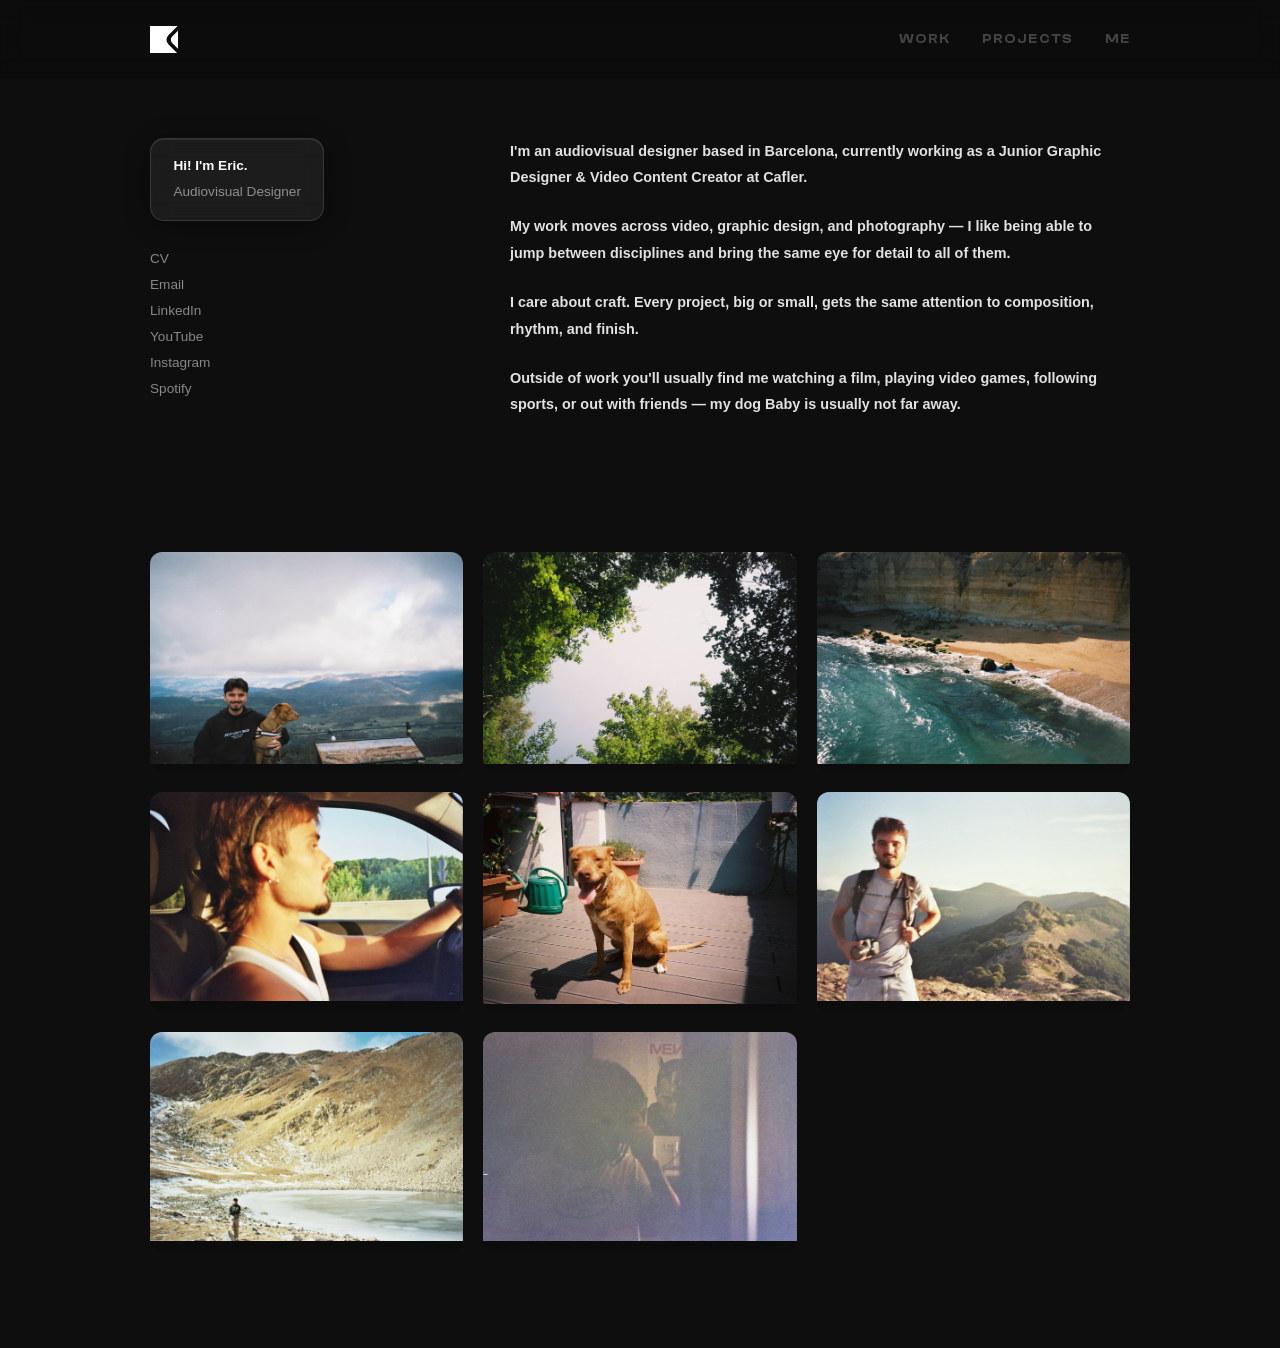
==== commit 84f62a56: "Añade el CV descargable como primer enlace junto a las redes Sube el PDF del CV a assets/ y añade un" ====
--- a/profile/index.html
+++ b/profile/index.html
@@ -3,25 +3,35 @@
 <head>
   <meta charset="UTF-8"/>
   <meta name="viewport" content="width=device-width, initial-scale=1.0"/>
-  <title>erofo — Profile</title>
+  <title>Erofo — Profile</title>
+  <meta name="description" content="Hi, I'm Eric — an audiovisual designer based in Barcelona working across video, design and photography."/>
+  <meta property="og:type" content="profile"/>
+  <meta property="og:url" content="https://erofo.me/profile/"/>
+  <meta property="og:title" content="Erofo — Profile"/>
+  <meta property="og:description" content="Hi, I'm Eric — an audiovisual designer based in Barcelona working across video, design and photography."/>
+  <meta property="og:image" content="https://erofo.me/assets/opengraph.jpg"/>
+  <meta name="twitter:card" content="summary_large_image"/>
+  <meta name="twitter:title" content="Erofo — Profile"/>
+  <meta name="twitter:description" content="Hi, I'm Eric — an audiovisual designer based in Barcelona working across video, design and photography."/>
+  <meta name="twitter:image" content="https://erofo.me/assets/opengraph.jpg"/>
   <link rel="icon" type="image/svg+xml" href="../favicon.svg"/>
-  <link rel="stylesheet" href="../css/styles.css?v=26"/>
+  <link rel="stylesheet" href="../css/styles.css?v=27"/>
 </head>
 <body class="profile-page">
 
 <div id="page-profile">
 
   <nav class="site-nav" id="nav-profile">
-    <a href="../index.html" class="nav-logo" id="logoProfile" aria-label="erofo">
+    <a href="/" class="nav-logo" id="logoProfile" aria-label="erofo">
       <svg xmlns="http://www.w3.org/2000/svg" viewBox="0 0 163.25 160.94">
         <path class="logo-path" d="M107,107l54,54H0V0H160.94L107,54A37.45,37.45,0,0,0,107,107Z"/>
         <path class="logo-path" d="M163.25,27.72v105.5L129.16,99.14a26.39,26.39,0,0,1,0-37.33Z"/>
       </svg>
     </a>
     <div class="nav-right">
-      <a href="../work.html" class="nav-link dim">WORK</a>
-      <a href="../projects.html" class="nav-link dim">PROJECTS</a>
-      <a href="../me.html" class="nav-link dim">ME</a>
+      <a href="/work" class="nav-link dim">WORK</a>
+      <a href="/projects" class="nav-link dim">PROJECTS</a>
+      <a href="/me" class="nav-link dim">ME</a>
     </div>
   </nav>
 
@@ -33,6 +43,7 @@
       </div>
 
       <ul class="profile-links reveal reveal-d1">
+        <li><a href="../assets/CV_Eric_Rodriguez_Fores.pdf" target="_blank">CV</a></li>
         <li><a href="mailto:erodriguezfores@gmail.com">Email</a></li>
         <li><a href="https://www.linkedin.com/in/eric-rodr%C3%ADguez-for%C3%A9s-b53193208/" target="_blank">LinkedIn</a></li>
         <li><a href="https://youtube.com/@erofo_" target="_blank">YouTube</a></li>
--- a/css/styles.css
+++ b/css/styles.css
@@ -287,12 +287,22 @@
   line-height: 1.1;
   letter-spacing: -0.01em;
   color: #fff;
-  margin-bottom: 1.1rem;
+  margin-bottom: 0.4rem;
   white-space: nowrap;
   transition: color 0.5s ease;
 }
 body.cafler-preview .home-subtitle { color: #111; }
 .home-subtitle-break { white-space: normal; }
+
+.home-subtitle-secondary {
+  font-family: 'Helvetica Neue', Helvetica, Arial, sans-serif;
+  font-weight: 400;
+  font-size: clamp(0.85rem, 1.1vw, 1rem);
+  color: rgba(255,255,255,0.5);
+  margin-bottom: 1.1rem;
+  transition: color 0.5s ease;
+}
+body.cafler-preview .home-subtitle-secondary { color: rgba(17,17,17,0.6); }
 
 .cafler-subtitle-word {
   font-family: 'Roobert', 'Helvetica Neue', sans-serif;
